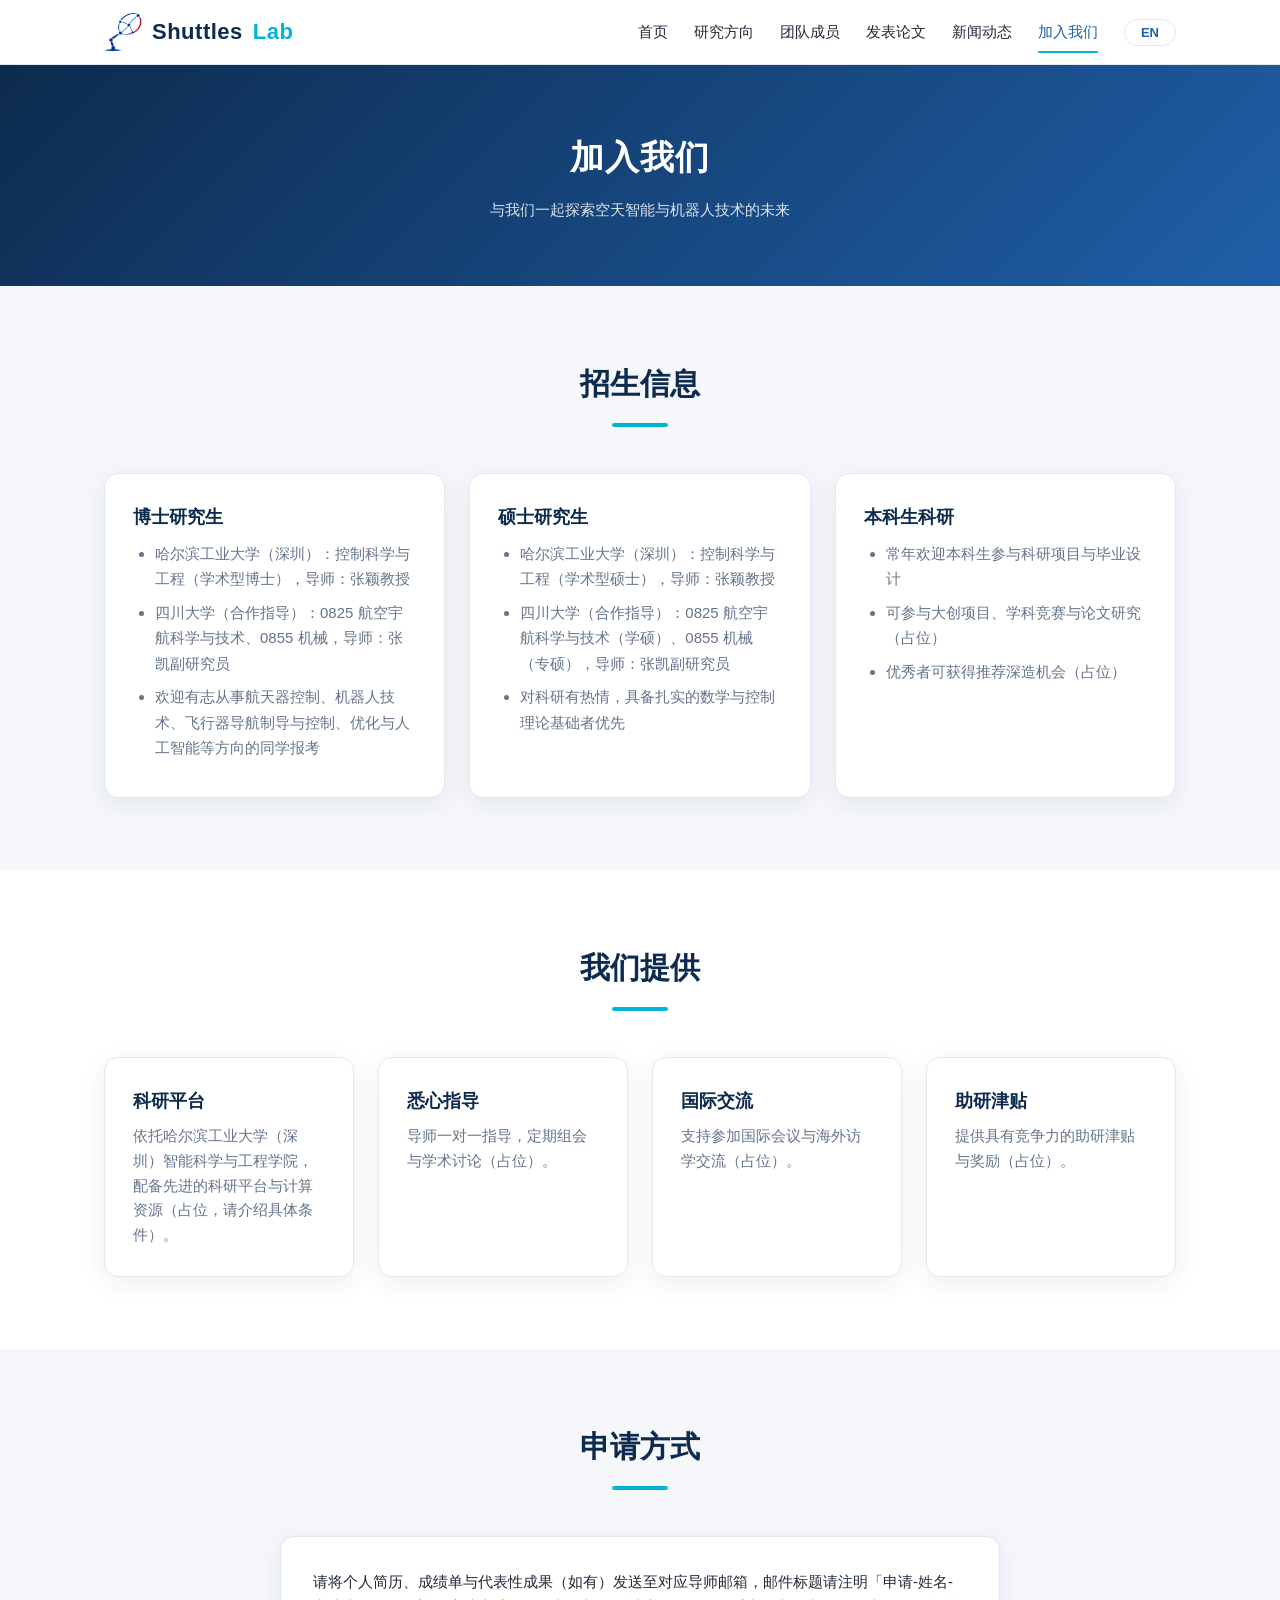
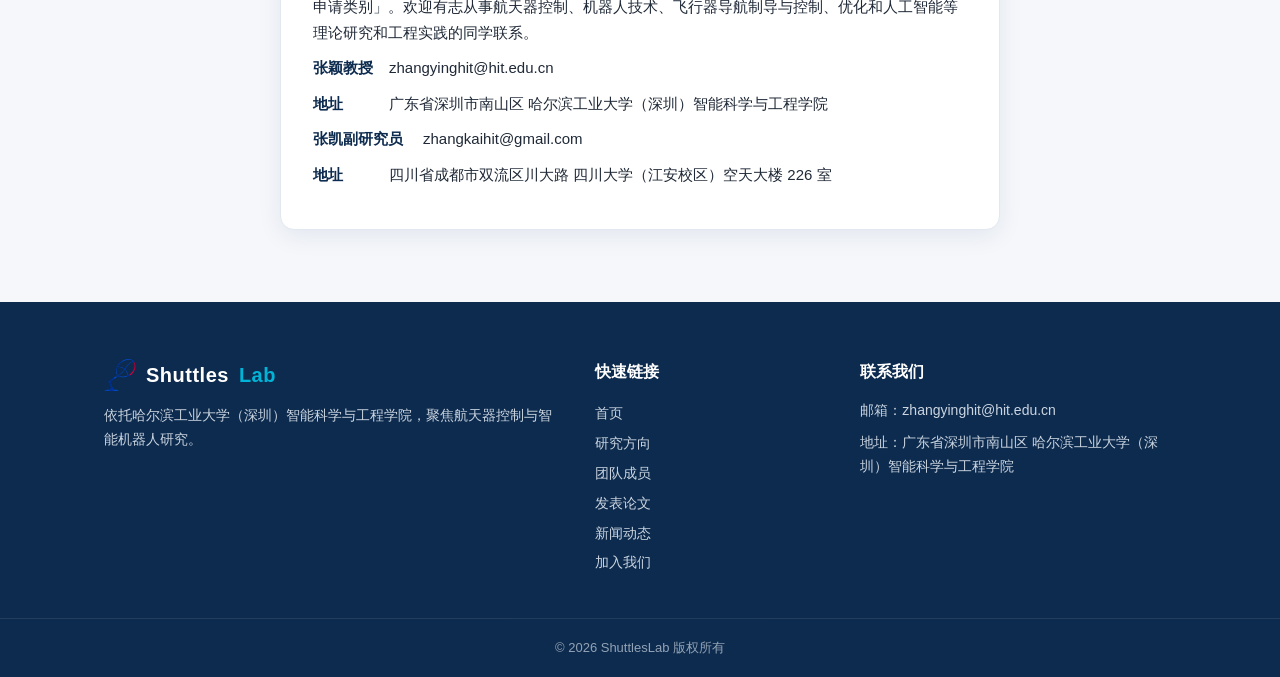
==== join.html @ d0d52b51 "ShuttlesLab lab website" ====
<!DOCTYPE html>
<html lang="zh-CN">
<head>
  <meta charset="UTF-8">
  <meta name="viewport" content="width=device-width, initial-scale=1.0">
  <title data-zh="加入我们 - ShuttlesLab" data-en="Join Us - ShuttlesLab">加入我们 - ShuttlesLab</title>
  <meta name="description" content="ShuttlesLab 实验室招生信息">
  <link rel="icon" type="image/png" href="assets/img/logo-icon.png">
  <link rel="stylesheet" href="assets/css/style.css">
</head>
<body data-page="join">
  <header id="site-header"></header>

  <main>
    <section class="page-hero">
      <div class="container">
        <h1 data-zh="加入我们" data-en="Join Us">加入我们</h1>
        <p data-zh="与我们一起探索空天智能与机器人技术的未来" data-en="Explore the future of intelligent aerospace systems and robotics with us">与我们一起探索空天智能与机器人技术的未来</p>
      </div>
    </section>

    <section class="section">
      <div class="container">
        <div class="section-title">
          <h2 data-zh="招生信息" data-en="Openings">招生信息</h2>
          <div class="bar"></div>
        </div>
        <div class="grid grid-3">
          <div class="card">
            <h3 data-zh="博士研究生" data-en="PhD Students">博士研究生</h3>
            <ul class="req-list">
              <li data-zh="哈尔滨工业大学（深圳）：控制科学与工程（学术型博士），导师：张颖教授" data-en="Harbin Institute of Technology (Shenzhen): Control Science and Engineering (academic PhD), Advisor: Prof. Ying Zhang">哈尔滨工业大学（深圳）：控制科学与工程（学术型博士），导师：张颖教授</li>
              <li data-zh="四川大学（合作指导）：0825 航空宇航科学与技术、0855 机械，导师：张凯副研究员" data-en="Sichuan University (co-advising): 0825 Aeronautical and Astronautical Science and Technology / 0855 Mechanical Engineering, Advisor: Assoc. Prof. Kai Zhang">四川大学（合作指导）：0825 航空宇航科学与技术、0855 机械，导师：张凯副研究员</li>
              <li data-zh="欢迎有志从事航天器控制、机器人技术、飞行器导航制导与控制、优化与人工智能等方向的同学报考" data-en="Students interested in spacecraft control, robotics, GNC of aircraft, optimization and AI are welcome to apply">欢迎有志从事航天器控制、机器人技术、飞行器导航制导与控制、优化与人工智能等方向的同学报考</li>
            </ul>
          </div>
          <div class="card">
            <h3 data-zh="硕士研究生" data-en="Master Students">硕士研究生</h3>
            <ul class="req-list">
              <li data-zh="哈尔滨工业大学（深圳）：控制科学与工程（学术型硕士），导师：张颖教授" data-en="Harbin Institute of Technology (Shenzhen): Control Science and Engineering (academic master), Advisor: Prof. Ying Zhang">哈尔滨工业大学（深圳）：控制科学与工程（学术型硕士），导师：张颖教授</li>
              <li data-zh="四川大学（合作指导）：0825 航空宇航科学与技术（学硕）、0855 机械（专硕），导师：张凯副研究员" data-en="Sichuan University (co-advising): 0825 (academic master) / 0855 (professional master), Advisor: Assoc. Prof. Kai Zhang">四川大学（合作指导）：0825 航空宇航科学与技术（学硕）、0855 机械（专硕），导师：张凯副研究员</li>
              <li data-zh="对科研有热情，具备扎实的数学与控制理论基础者优先" data-en="Passion for research; strong background in math and control theory preferred">对科研有热情，具备扎实的数学与控制理论基础者优先</li>
            </ul>
          </div>
          <div class="card">
            <h3 data-zh="本科生科研" data-en="Undergraduate Research">本科生科研</h3>
            <ul class="req-list">
              <li data-zh="常年欢迎本科生参与科研项目与毕业设计" data-en="Undergraduates welcome for research projects and theses">常年欢迎本科生参与科研项目与毕业设计</li>
              <li data-zh="可参与大创项目、学科竞赛与论文研究（占位）" data-en="Opportunities in innovation programs, competitions and publications (placeholder)">可参与大创项目、学科竞赛与论文研究（占位）</li>
              <li data-zh="优秀者可获得推荐深造机会（占位）" data-en="Outstanding members may get recommendation for further study (placeholder)">优秀者可获得推荐深造机会（占位）</li>
            </ul>
          </div>
        </div>
      </div>
    </section>

    <section class="section alt">
      <div class="container">
        <div class="section-title">
          <h2 data-zh="我们提供" data-en="What We Offer">我们提供</h2>
          <div class="bar"></div>
        </div>
        <div class="grid grid-4">
          <div class="card">
            <h3 data-zh="科研平台" data-en="Research Platform">科研平台</h3>
            <p data-zh="依托哈尔滨工业大学（深圳）智能科学与工程学院，配备先进的科研平台与计算资源（占位，请介绍具体条件）。" data-en="Based at the School of Intelligence Science and Engineering, HIT Shenzhen, with advanced platforms and computing resources (placeholder).">依托哈尔滨工业大学（深圳）智能科学与工程学院，配备先进的科研平台与计算资源（占位，请介绍具体条件）。</p>
          </div>
          <div class="card">
            <h3 data-zh="悉心指导" data-en="Mentorship">悉心指导</h3>
            <p data-zh="导师一对一指导，定期组会与学术讨论（占位）。" data-en="One-on-one mentoring, regular group meetings and discussions (placeholder).">导师一对一指导，定期组会与学术讨论（占位）。</p>
          </div>
          <div class="card">
            <h3 data-zh="国际交流" data-en="International Exchange">国际交流</h3>
            <p data-zh="支持参加国际会议与海外访学交流（占位）。" data-en="Support for international conferences and visiting programs (placeholder).">支持参加国际会议与海外访学交流（占位）。</p>
          </div>
          <div class="card">
            <h3 data-zh="助研津贴" data-en="Stipend">助研津贴</h3>
            <p data-zh="提供具有竞争力的助研津贴与奖励（占位）。" data-en="Competitive research stipends and awards (placeholder).">提供具有竞争力的助研津贴与奖励（占位）。</p>
          </div>
        </div>
      </div>
    </section>

    <section class="section">
      <div class="container">
        <div class="section-title">
          <h2 data-zh="申请方式" data-en="How to Apply">申请方式</h2>
          <div class="bar"></div>
        </div>
        <div class="contact-box">
          <p data-zh="请将个人简历、成绩单与代表性成果（如有）发送至对应导师邮箱，邮件标题请注明「申请-姓名-申请类别」。欢迎有志从事航天器控制、机器人技术、飞行器导航制导与控制、优化和人工智能等理论研究和工程实践的同学联系。" data-en="Please send your CV, transcripts and representative works (if any) to the corresponding advisor, with the subject line: Application-Name-Category. Students interested in spacecraft control, robotics, GNC, optimization and AI are welcome.">请将个人简历、成绩单与代表性成果（如有）发送至对应导师邮箱，邮件标题请注明「申请-姓名-申请类别」。欢迎有志从事航天器控制、机器人技术、飞行器导航制导与控制、优化和人工智能等理论研究和工程实践的同学联系。</p>
          <p><span class="label" data-zh="张颖教授" data-en="Prof. Ying Zhang">张颖教授</span><span>zhangyinghit@hit.edu.cn</span></p>
          <p><span class="label" data-zh="地址" data-en="Address">地址</span><span data-zh="广东省深圳市南山区 哈尔滨工业大学（深圳）智能科学与工程学院" data-en="School of Intelligence Science and Engineering, Harbin Institute of Technology (Shenzhen), Nanshan District, Shenzhen, Guangdong, China">广东省深圳市南山区 哈尔滨工业大学（深圳）智能科学与工程学院</span></p>
          <p><span class="label" data-zh="张凯副研究员" data-en="Assoc. Prof. Kai Zhang" style="min-width: 110px;">张凯副研究员</span><span>zhangkaihit@gmail.com</span></p>
          <p><span class="label" data-zh="地址" data-en="Address">地址</span><span data-zh="四川省成都市双流区川大路 四川大学（江安校区）空天大楼 226 室" data-en="Room 226, Aerospace Building, Sichuan University (Jiang'an Campus), Chengdu, Sichuan, China">四川省成都市双流区川大路 四川大学（江安校区）空天大楼 226 室</span></p>
        </div>
      </div>
    </section>
  </main>

  <footer id="site-footer"></footer>
  <script src="assets/js/main.js"></script>
</body>
</html>
---- assets/css/style.css ----
/* ========== ShuttleLab 全局样式 ========== */
:root {
  --primary: #1f5fa8;
  --primary-dark: #0d2b4e;
  --accent: #00b4d8;
  --bg: #f5f7fb;
  --card: #ffffff;
  --text: #1f2937;
  --muted: #64748b;
  --border: #e2e8f0;
  --radius: 14px;
  --shadow: 0 6px 24px rgba(13, 43, 78, 0.08);
}

* { margin: 0; padding: 0; box-sizing: border-box; }
html { scroll-behavior: smooth; }

body {
  font-family: -apple-system, BlinkMacSystemFont, "PingFang SC", "Hiragino Sans GB",
    "Microsoft YaHei", "Segoe UI", Roboto, Helvetica, Arial, sans-serif;
  color: var(--text);
  background: var(--bg);
  line-height: 1.7;
}

.container { max-width: 1120px; margin: 0 auto; padding: 0 24px; }
a { color: var(--primary); text-decoration: none; }
img { max-width: 100%; }

/* ========== 顶部导航 ========== */
#site-header {
  position: sticky;
  top: 0;
  z-index: 100;
  background: rgba(255, 255, 255, 0.92);
  backdrop-filter: blur(10px);
  -webkit-backdrop-filter: blur(10px);
  border-bottom: 1px solid var(--border);
}
.nav { display: flex; align-items: center; justify-content: space-between; height: 64px; }
.logo {
  font-size: 22px;
  font-weight: 800;
  color: var(--primary-dark);
  letter-spacing: 0.5px;
  display: flex;
  align-items: center;
  gap: 10px;
}
.logo img { height: 38px; width: auto; display: block; }
.logo span { color: var(--accent); }
.nav-links { display: flex; align-items: center; gap: 26px; }
.nav-links a {
  color: var(--text);
  font-size: 15px;
  font-weight: 500;
  position: relative;
  padding: 4px 0;
}
.nav-links a:hover, .nav-links a.active { color: var(--primary); }
.nav-links a.active::after {
  content: "";
  position: absolute;
  left: 0; right: 0; bottom: -4px;
  height: 2px;
  background: var(--accent);
  border-radius: 2px;
}
.lang-toggle {
  border: 1px solid var(--border);
  background: #fff;
  border-radius: 999px;
  padding: 5px 16px;
  cursor: pointer;
  font-size: 13px;
  color: var(--primary);
  font-weight: 700;
  transition: 0.2s;
}
.lang-toggle:hover { background: var(--primary); color: #fff; border-color: var(--primary); }
.nav-toggle {
  display: none;
  border: none;
  background: none;
  font-size: 24px;
  color: var(--primary-dark);
  cursor: pointer;
}

/* ========== 首页 Hero ========== */
.hero {
  background: linear-gradient(135deg, #0d2b4e 0%, #1f5fa8 75%, #0090b0 130%);
  color: #fff;
  padding: 96px 0 76px;
  position: relative;
  overflow: hidden;
}
.hero::after {
  content: "";
  position: absolute;
  right: -120px; top: -120px;
  width: 420px; height: 420px;
  border-radius: 50%;
  background: rgba(0, 180, 216, 0.18);
}
.hero::before {
  content: "";
  position: absolute;
  right: 120px; bottom: -160px;
  width: 300px; height: 300px;
  border-radius: 50%;
  background: rgba(255, 255, 255, 0.06);
}
.hero .container { position: relative; z-index: 1; }
.hero-eyebrow {
  font-size: 14px;
  letter-spacing: 3px;
  text-transform: uppercase;
  opacity: 0.75;
  margin-bottom: 8px;
}
.hero h1 { font-size: clamp(42px, 6vw, 66px); font-weight: 800; letter-spacing: 1px; }
.hero .tagline { font-size: clamp(17px, 2.2vw, 23px); opacity: 0.95; margin: 14px 0 12px; font-weight: 600; }
.hero .lead { max-width: 720px; opacity: 0.85; font-size: 15.5px; }
.btn-row { margin-top: 30px; display: flex; gap: 14px; flex-wrap: wrap; }

.stats { display: flex; gap: 48px; margin-top: 52px; flex-wrap: wrap; }
.stat .num { font-size: 30px; font-weight: 800; }
.stat .label { opacity: 0.8; font-size: 14px; }

/* ========== 按钮 ========== */
.btn {
  display: inline-block;
  padding: 12px 28px;
  border-radius: 999px;
  font-weight: 600;
  font-size: 15px;
  transition: 0.2s;
  border: 2px solid transparent;
  cursor: pointer;
}
.btn-primary { background: #fff; color: var(--primary-dark); }
.btn-primary:hover { transform: translateY(-2px); box-shadow: 0 8px 20px rgba(0, 0, 0, 0.22); }
.btn-outline { border-color: rgba(255, 255, 255, 0.65); color: #fff; }
.btn-outline:hover { background: rgba(255, 255, 255, 0.12); }
.btn-solid { background: var(--primary); color: #fff; }
.btn-solid:hover { background: var(--primary-dark); transform: translateY(-2px); }

/* ========== 通用 Section ========== */
.section { padding: 72px 0; }
.section.alt { background: #fff; }
.section-title { text-align: center; margin-bottom: 46px; }
.section-title h2 { font-size: 30px; color: var(--primary-dark); }
.section-title .sub { color: var(--muted); margin-top: 8px; font-size: 15px; }
.section-title .bar { width: 56px; height: 4px; background: var(--accent); margin: 14px auto 0; border-radius: 2px; }
.center-more { text-align: center; margin-top: 40px; }

.about-grid {
  display: grid;
  grid-template-columns: 1fr 300px;
  gap: 48px;
  align-items: center;
  max-width: 960px;
  margin: 0 auto;
}
.about-grid p { margin-bottom: 16px; color: #374151; font-size: 15.5px; }
.about-logo { text-align: center; }
.about-logo img {
  max-width: 280px;
  width: 100%;
  filter: drop-shadow(0 10px 24px rgba(13, 43, 78, 0.12));
}

/* ========== 卡片栅格 ========== */
.grid { display: grid; gap: 24px; }
.grid-2 { grid-template-columns: repeat(2, 1fr); }
.grid-3 { grid-template-columns: repeat(3, 1fr); }
.grid-4 { grid-template-columns: repeat(4, 1fr); }

.card {
  background: var(--card);
  border-radius: var(--radius);
  padding: 28px;
  box-shadow: var(--shadow);
  border: 1px solid var(--border);
  transition: 0.25s;
}
.card:hover { transform: translateY(-4px); box-shadow: 0 12px 32px rgba(13, 43, 78, 0.14); }
.card .icon {
  width: 52px; height: 52px;
  border-radius: 12px;
  display: flex; align-items: center; justify-content: center;
  background: linear-gradient(135deg, var(--primary), var(--accent));
  color: #fff;
  margin-bottom: 16px;
}
.card h3 { font-size: 18px; color: var(--primary-dark); margin-bottom: 8px; }
.card p { font-size: 14.5px; color: var(--muted); }
.card .more { display: inline-block; margin-top: 12px; font-size: 13.5px; font-weight: 600; }

/* ========== 子页面页头 ========== */
.page-hero {
  background: linear-gradient(135deg, var(--primary-dark), var(--primary));
  color: #fff;
  padding: 64px 0;
  text-align: center;
}
.page-hero h1 { font-size: 34px; letter-spacing: 1px; }
.page-hero p { opacity: 0.85; margin-top: 10px; font-size: 15px; }

/* ========== 研究方向页 ========== */
.research-block {
  display: grid;
  grid-template-columns: 200px 1fr;
  gap: 30px;
  background: #fff;
  border: 1px solid var(--border);
  border-radius: var(--radius);
  padding: 30px;
  margin-bottom: 26px;
  box-shadow: var(--shadow);
}
.rb-icon {
  border-radius: 10px;
  background: linear-gradient(135deg, var(--primary), var(--accent));
  color: #fff;
  display: flex;
  align-items: center;
  justify-content: center;
  min-height: 160px;
}
.research-block h3 { color: var(--primary-dark); font-size: 20px; margin-bottom: 10px; }
.research-block p { color: var(--muted); font-size: 15px; margin-bottom: 10px; }
.tag {
  display: inline-block;
  background: #e0f2fe;
  color: var(--primary);
  font-size: 12.5px;
  font-weight: 600;
  padding: 3px 12px;
  border-radius: 999px;
  margin: 0 6px 6px 0;
}

.project-list { list-style: none; }
.project-list li {
  background: #fff;
  border: 1px solid var(--border);
  border-left: 4px solid var(--accent);
  border-radius: 10px;
  padding: 16px 22px;
  margin-bottom: 14px;
}
.project-list .p-title { font-weight: 600; color: var(--primary-dark); }
.project-list .p-meta { font-size: 13.5px; color: var(--muted); margin-top: 4px; }

/* ========== 团队成员页 ========== */
.pi-card {
  display: flex;
  gap: 32px;
  align-items: center;
  background: #fff;
  border: 1px solid var(--border);
  border-radius: var(--radius);
  box-shadow: var(--shadow);
  padding: 36px;
  max-width: 860px;
  margin: 0 auto;
}
.avatar {
  width: 84px; height: 84px;
  border-radius: 50%;
  display: flex; align-items: center; justify-content: center;
  font-size: 28px; font-weight: 700;
  color: #fff;
  background: linear-gradient(135deg, var(--primary), var(--accent));
  flex-shrink: 0;
}
.avatar.big { width: 128px; height: 128px; font-size: 42px; }
.avatar.photo { object-fit: cover; object-position: center 20%; }
.pi-card .name { font-size: 22px; font-weight: 700; color: var(--primary-dark); }
.pi-card .role { color: var(--accent); font-weight: 600; margin: 4px 0 10px; }
.pi-card .info { color: var(--muted); font-size: 14.5px; }

.people-grid { display: grid; grid-template-columns: repeat(auto-fill, minmax(200px, 1fr)); gap: 22px; }
.person {
  text-align: center;
  padding: 28px 16px;
  background: #fff;
  border-radius: var(--radius);
  border: 1px solid var(--border);
  box-shadow: var(--shadow);
  transition: 0.25s;
}
.person:hover { transform: translateY(-4px); }
.person .name { font-weight: 700; color: var(--primary-dark); font-size: 16px; }
.person .role { font-size: 13px; color: var(--accent); font-weight: 600; margin: 2px 0 8px; }
.person .info { font-size: 13px; color: var(--muted); }
.sub-heading {
  font-size: 20px;
  color: var(--primary-dark);
  border-left: 4px solid var(--accent);
  padding-left: 14px;
  margin: 48px 0 22px;
}

.alumni-list { list-style: none; max-width: 860px; margin: 0 auto; }
.alumni-list li {
  background: #fff;
  border: 1px solid var(--border);
  border-radius: 10px;
  padding: 14px 22px;
  margin-bottom: 12px;
  font-size: 15px;
  display: flex;
  justify-content: space-between;
  gap: 16px;
  flex-wrap: wrap;
}
.alumni-list .a-name { font-weight: 600; color: var(--primary-dark); }
.alumni-list .a-dest { color: var(--muted); font-size: 14px; }

/* ========== 发表论文页 ========== */
.pub-year {
  font-size: 22px;
  color: var(--primary-dark);
  border-left: 4px solid var(--accent);
  padding-left: 14px;
  margin: 40px 0 18px;
}
.pub-entry {
  background: #fff;
  border: 1px solid var(--border);
  border-radius: 12px;
  padding: 18px 24px;
  margin-bottom: 14px;
}
.pub-entry .title { font-weight: 600; font-size: 15.5px; }
.pub-entry .authors { color: var(--muted); font-size: 14px; margin-top: 4px; }
.pub-entry .venue { font-style: italic; color: var(--primary); font-size: 14px; margin-top: 2px; }
.pub-links { margin-top: 10px; }
.pub-links a {
  font-size: 12.5px;
  font-weight: 600;
  border: 1px solid var(--border);
  border-radius: 999px;
  padding: 3px 12px;
  margin-right: 8px;
  color: var(--primary);
}
.pub-links a:hover { background: var(--primary); color: #fff; border-color: var(--primary); }
.page-note { text-align: center; color: var(--muted); font-size: 14px; margin-bottom: 8px; }

/* ========== 新闻页 ========== */
.news-item {
  display: flex;
  gap: 22px;
  padding: 24px 0;
  border-bottom: 1px solid var(--border);
  align-items: flex-start;
}
.news-item:last-child { border-bottom: none; }
.date-badge {
  min-width: 88px;
  text-align: center;
  background: linear-gradient(135deg, var(--primary), var(--accent));
  color: #fff;
  border-radius: 12px;
  padding: 12px 8px;
  flex-shrink: 0;
}
.date-badge .d { font-size: 22px; font-weight: 800; display: block; line-height: 1.2; }
.date-badge .ym { font-size: 12px; opacity: 0.9; }
.news-body h3 { font-size: 17px; color: var(--primary-dark); margin-bottom: 6px; }
.news-body p { font-size: 14.5px; color: var(--muted); }

/* ========== 加入我们页 ========== */
.req-list { padding-left: 22px; }
.req-list li { margin-bottom: 8px; color: var(--muted); font-size: 15px; }
.contact-box {
  background: #fff;
  border: 1px solid var(--border);
  border-radius: var(--radius);
  box-shadow: var(--shadow);
  padding: 32px;
  max-width: 720px;
  margin: 0 auto;
}
.contact-box p { margin-bottom: 10px; font-size: 15px; }
.contact-box .label { font-weight: 700; color: var(--primary-dark); display: inline-block; min-width: 76px; }

/* ========== CTA 横幅 ========== */
.cta {
  background: linear-gradient(135deg, var(--primary-dark), var(--primary));
  color: #fff;
  border-radius: var(--radius);
  padding: 52px 40px;
  text-align: center;
}
.cta h2 { font-size: 26px; margin-bottom: 10px; }
.cta p { opacity: 0.85; margin-bottom: 24px; }

/* ========== 页脚 ========== */
#site-footer { background: var(--primary-dark); color: #cbd5e1; padding: 56px 0 0; }
.footer-grid { display: grid; grid-template-columns: 2fr 1fr 1.4fr; gap: 40px; padding-bottom: 40px; }
#site-footer h4 { color: #fff; margin-bottom: 14px; font-size: 16px; }
#site-footer a { color: #cbd5e1; display: block; padding: 3px 0; font-size: 14px; }
#site-footer a:hover { color: var(--accent); }
#site-footer p { font-size: 14px; margin-bottom: 8px; }
.footer-logo { color: #fff !important; margin-bottom: 12px; display: inline-flex; font-size: 20px; }
.footer-logo img { height: 32px; }
.footer-bottom {
  border-top: 1px solid rgba(255, 255, 255, 0.12);
  padding: 18px 0;
  text-align: center;
  font-size: 13px;
  opacity: 0.7;
}

/* ========== 响应式 ========== */
@media (max-width: 960px) {
  .grid-4 { grid-template-columns: repeat(2, 1fr); }
  .grid-3 { grid-template-columns: repeat(2, 1fr); }
  .footer-grid { grid-template-columns: 1fr 1fr; }
  .pi-card { flex-direction: column; text-align: center; }
  .research-block { grid-template-columns: 1fr; }
  .rb-icon { min-height: 120px; }
  .about-grid { grid-template-columns: 1fr; gap: 28px; }
  .about-logo img { max-width: 220px; }
}

@media (max-width: 640px) {
  .nav-toggle { display: block; }
  .nav-links {
    display: none;
    position: absolute;
    top: 64px; left: 0; right: 0;
    background: #fff;
    flex-direction: column;
    align-items: flex-start;
    padding: 18px 24px;
    border-bottom: 1px solid var(--border);
    gap: 14px;
  }
  .nav-links.open { display: flex; }
  .grid-4, .grid-3, .grid-2 { grid-template-columns: 1fr; }
  .footer-grid { grid-template-columns: 1fr; }
  .hero { padding: 64px 0 56px; }
  .stats { gap: 28px; }
  .section { padding: 52px 0; }
  .news-item { flex-direction: column; gap: 12px; }
  .date-badge { width: fit-content; padding: 8px 14px; }
}
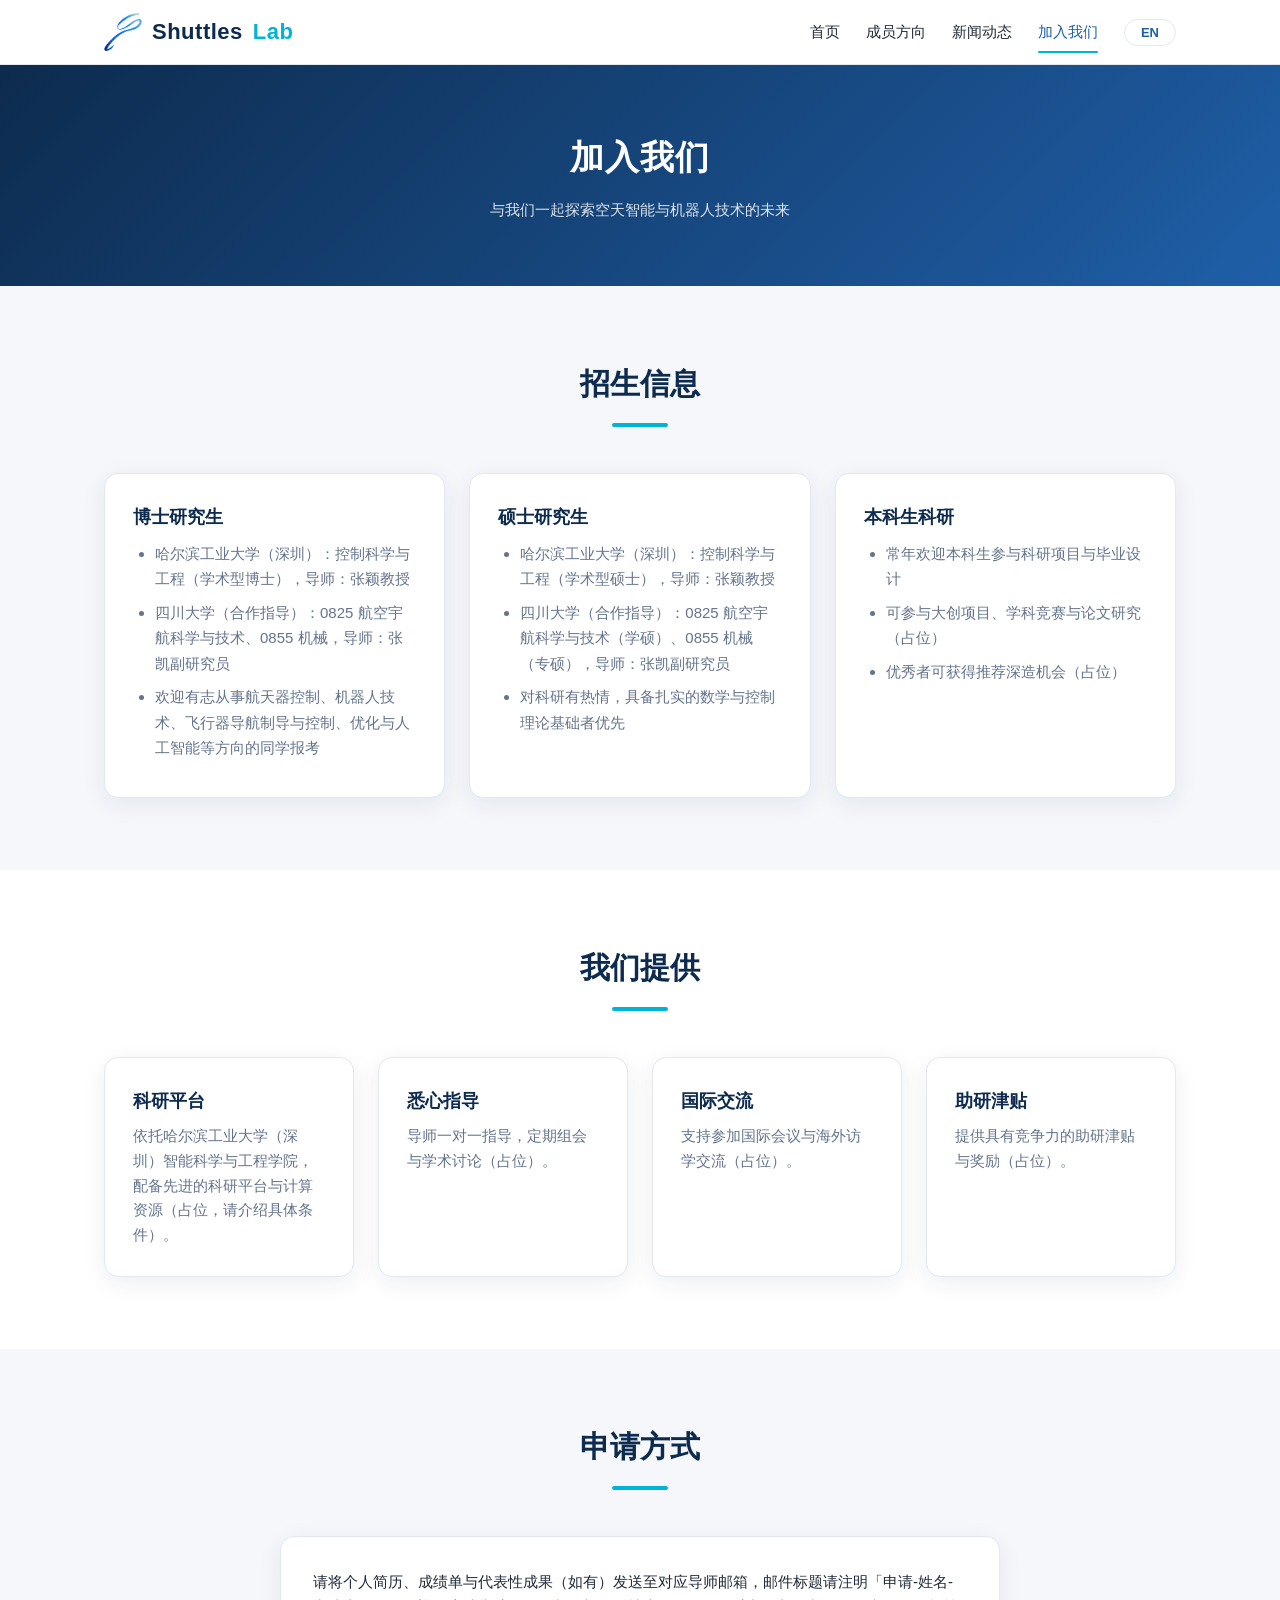
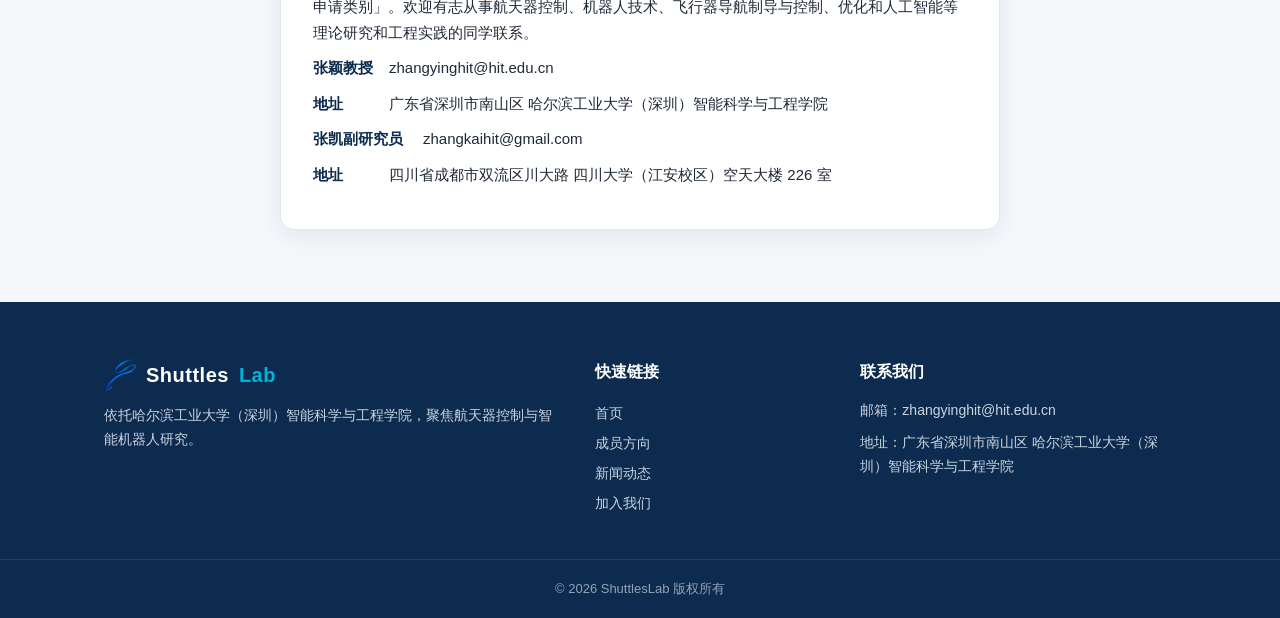
==== commit 70019f63: "Bust favicon cache with version query" ====
--- a/join.html
+++ b/join.html
@@ -5,7 +5,7 @@
   <meta name="viewport" content="width=device-width, initial-scale=1.0">
   <title data-zh="加入我们 - ShuttlesLab" data-en="Join Us - ShuttlesLab">加入我们 - ShuttlesLab</title>
   <meta name="description" content="ShuttlesLab 实验室招生信息">
-  <link rel="icon" type="image/png" href="assets/img/logo-icon.png">
+  <link rel="icon" type="image/png" href="assets/img/logo-icon.png?v=2">
   <link rel="stylesheet" href="assets/css/style.css">
 </head>
 <body data-page="join">
--- a/assets/css/style.css
+++ b/assets/css/style.css
@@ -208,17 +208,20 @@
 .page-hero h1 { font-size: 34px; letter-spacing: 1px; }
 .page-hero p { opacity: 0.85; margin-top: 10px; font-size: 15px; }
 
-/* ========== 研究方向页 ========== */
-.research-block {
-  display: grid;
-  grid-template-columns: 200px 1fr;
-  gap: 30px;
+/* ========== 成员方向页 ========== */
+.direction-card {
   background: #fff;
   border: 1px solid var(--border);
   border-radius: var(--radius);
   padding: 30px;
-  margin-bottom: 26px;
+  margin-bottom: 30px;
   box-shadow: var(--shadow);
+}
+.dc-head {
+  display: flex;
+  gap: 22px;
+  align-items: center;
+  margin-bottom: 24px;
 }
 .rb-icon {
   border-radius: 10px;
@@ -227,32 +230,18 @@
   display: flex;
   align-items: center;
   justify-content: center;
-  min-height: 160px;
-}
-.research-block h3 { color: var(--primary-dark); font-size: 20px; margin-bottom: 10px; }
-.research-block p { color: var(--muted); font-size: 15px; margin-bottom: 10px; }
-.tag {
-  display: inline-block;
-  background: #e0f2fe;
-  color: var(--primary);
-  font-size: 12.5px;
-  font-weight: 600;
-  padding: 3px 12px;
-  border-radius: 999px;
-  margin: 0 6px 6px 0;
-}
-
-.project-list { list-style: none; }
-.project-list li {
-  background: #fff;
-  border: 1px solid var(--border);
-  border-left: 4px solid var(--accent);
-  border-radius: 10px;
-  padding: 16px 22px;
-  margin-bottom: 14px;
-}
-.project-list .p-title { font-weight: 600; color: var(--primary-dark); }
-.project-list .p-meta { font-size: 13.5px; color: var(--muted); margin-top: 4px; }
+  width: 76px;
+  height: 76px;
+  flex-shrink: 0;
+}
+.direction-card h3 { color: var(--primary-dark); font-size: 20px; margin-bottom: 8px; }
+.direction-card .dc-head p { color: var(--muted); font-size: 15px; }
+.direction-card .people-grid { grid-template-columns: repeat(auto-fill, minmax(180px, 1fr)); gap: 16px; }
+.direction-card .person {
+  background: var(--bg-soft, #f8fafc);
+  box-shadow: none;
+  padding: 22px 12px;
+}
 
 /* ========== 团队成员页 ========== */
 .pi-card {
@@ -278,6 +267,8 @@
 }
 .avatar.big { width: 128px; height: 128px; font-size: 42px; }
 .avatar.photo { object-fit: cover; object-position: center 20%; }
+img.avatar { display: block; margin: 0 auto; }
+.pi-card img.avatar { margin: 0; }
 .pi-card .name { font-size: 22px; font-weight: 700; color: var(--primary-dark); }
 .pi-card .role { color: var(--accent); font-weight: 600; margin: 4px 0 10px; }
 .pi-card .info { color: var(--muted); font-size: 14.5px; }
@@ -369,7 +360,7 @@
   padding: 12px 8px;
   flex-shrink: 0;
 }
-.date-badge .d { font-size: 22px; font-weight: 800; display: block; line-height: 1.2; }
+.date-badge .d { font-size: 17px; font-weight: 800; display: block; line-height: 1.2; white-space: nowrap; }
 .date-badge .ym { font-size: 12px; opacity: 0.9; }
 .news-body h3 { font-size: 17px; color: var(--primary-dark); margin-bottom: 6px; }
 .news-body p { font-size: 14.5px; color: var(--muted); }
@@ -423,8 +414,7 @@
   .grid-3 { grid-template-columns: repeat(2, 1fr); }
   .footer-grid { grid-template-columns: 1fr 1fr; }
   .pi-card { flex-direction: column; text-align: center; }
-  .research-block { grid-template-columns: 1fr; }
-  .rb-icon { min-height: 120px; }
+  .dc-head { flex-direction: column; }
   .about-grid { grid-template-columns: 1fr; gap: 28px; }
   .about-logo img { max-width: 220px; }
 }
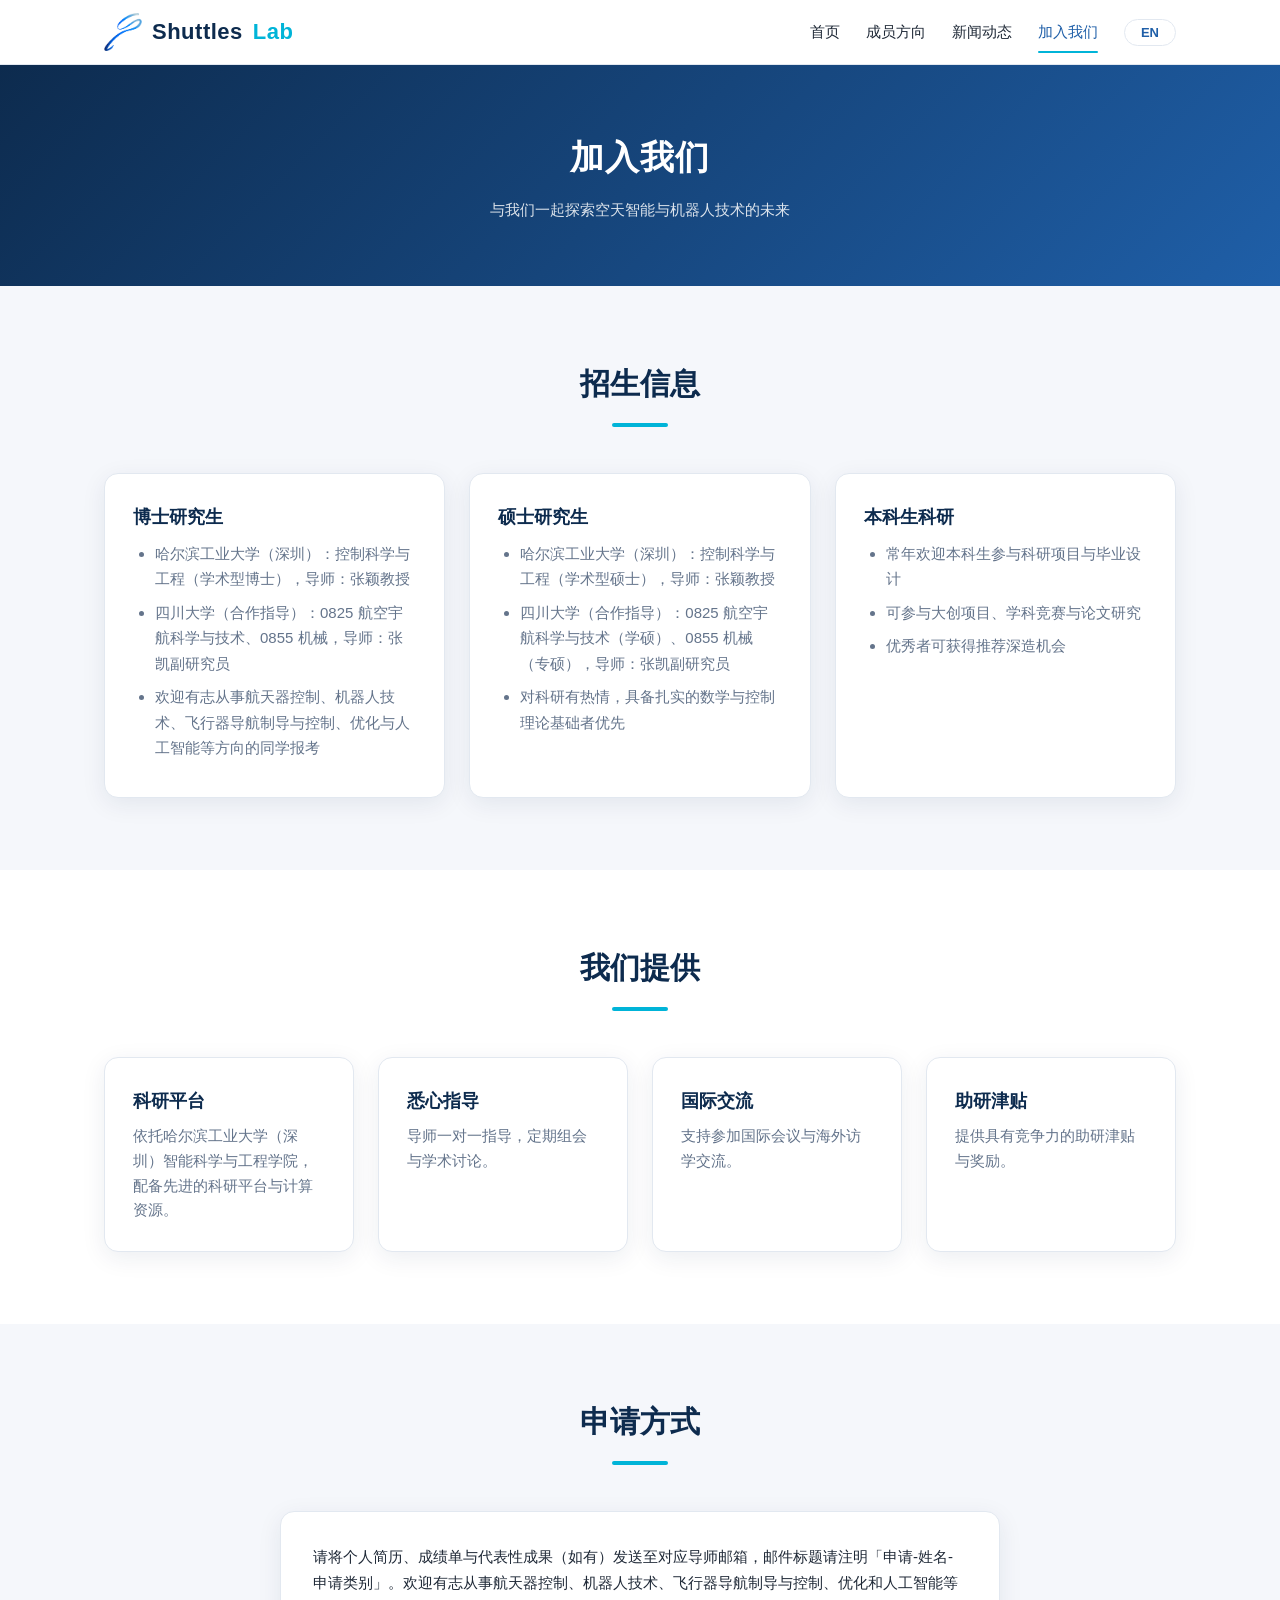
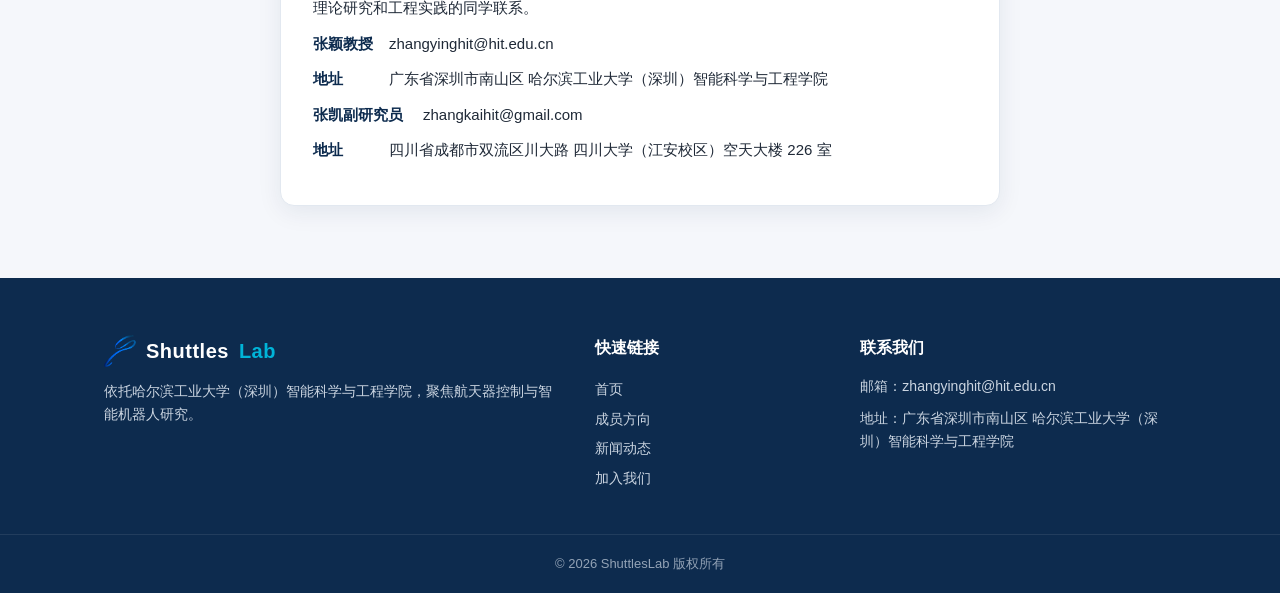
==== commit aa9d71fb: "Clean up placeholder text" ====
--- a/join.html
+++ b/join.html
@@ -46,8 +46,8 @@
             <h3 data-zh="本科生科研" data-en="Undergraduate Research">本科生科研</h3>
             <ul class="req-list">
               <li data-zh="常年欢迎本科生参与科研项目与毕业设计" data-en="Undergraduates welcome for research projects and theses">常年欢迎本科生参与科研项目与毕业设计</li>
-              <li data-zh="可参与大创项目、学科竞赛与论文研究（占位）" data-en="Opportunities in innovation programs, competitions and publications (placeholder)">可参与大创项目、学科竞赛与论文研究（占位）</li>
-              <li data-zh="优秀者可获得推荐深造机会（占位）" data-en="Outstanding members may get recommendation for further study (placeholder)">优秀者可获得推荐深造机会（占位）</li>
+              <li data-zh="可参与大创项目、学科竞赛与论文研究" data-en="Opportunities in innovation programs, competitions and publications">可参与大创项目、学科竞赛与论文研究</li>
+              <li data-zh="优秀者可获得推荐深造机会" data-en="Outstanding members may get recommendation for further study">优秀者可获得推荐深造机会</li>
             </ul>
           </div>
         </div>
@@ -63,19 +63,19 @@
         <div class="grid grid-4">
           <div class="card">
             <h3 data-zh="科研平台" data-en="Research Platform">科研平台</h3>
-            <p data-zh="依托哈尔滨工业大学（深圳）智能科学与工程学院，配备先进的科研平台与计算资源（占位，请介绍具体条件）。" data-en="Based at the School of Intelligence Science and Engineering, HIT Shenzhen, with advanced platforms and computing resources (placeholder).">依托哈尔滨工业大学（深圳）智能科学与工程学院，配备先进的科研平台与计算资源（占位，请介绍具体条件）。</p>
+            <p data-zh="依托哈尔滨工业大学（深圳）智能科学与工程学院，配备先进的科研平台与计算资源。" data-en="Based at the School of Intelligence Science and Engineering, HIT Shenzhen, with advanced platforms and computing resources.">依托哈尔滨工业大学（深圳）智能科学与工程学院，配备先进的科研平台与计算资源。</p>
           </div>
           <div class="card">
             <h3 data-zh="悉心指导" data-en="Mentorship">悉心指导</h3>
-            <p data-zh="导师一对一指导，定期组会与学术讨论（占位）。" data-en="One-on-one mentoring, regular group meetings and discussions (placeholder).">导师一对一指导，定期组会与学术讨论（占位）。</p>
+            <p data-zh="导师一对一指导，定期组会与学术讨论。" data-en="One-on-one mentoring, regular group meetings and discussions.">导师一对一指导，定期组会与学术讨论。</p>
           </div>
           <div class="card">
             <h3 data-zh="国际交流" data-en="International Exchange">国际交流</h3>
-            <p data-zh="支持参加国际会议与海外访学交流（占位）。" data-en="Support for international conferences and visiting programs (placeholder).">支持参加国际会议与海外访学交流（占位）。</p>
+            <p data-zh="支持参加国际会议与海外访学交流。" data-en="Support for international conferences and visiting programs.">支持参加国际会议与海外访学交流。</p>
           </div>
           <div class="card">
             <h3 data-zh="助研津贴" data-en="Stipend">助研津贴</h3>
-            <p data-zh="提供具有竞争力的助研津贴与奖励（占位）。" data-en="Competitive research stipends and awards (placeholder).">提供具有竞争力的助研津贴与奖励（占位）。</p>
+            <p data-zh="提供具有竞争力的助研津贴与奖励。" data-en="Competitive research stipends and awards.">提供具有竞争力的助研津贴与奖励。</p>
           </div>
         </div>
       </div>
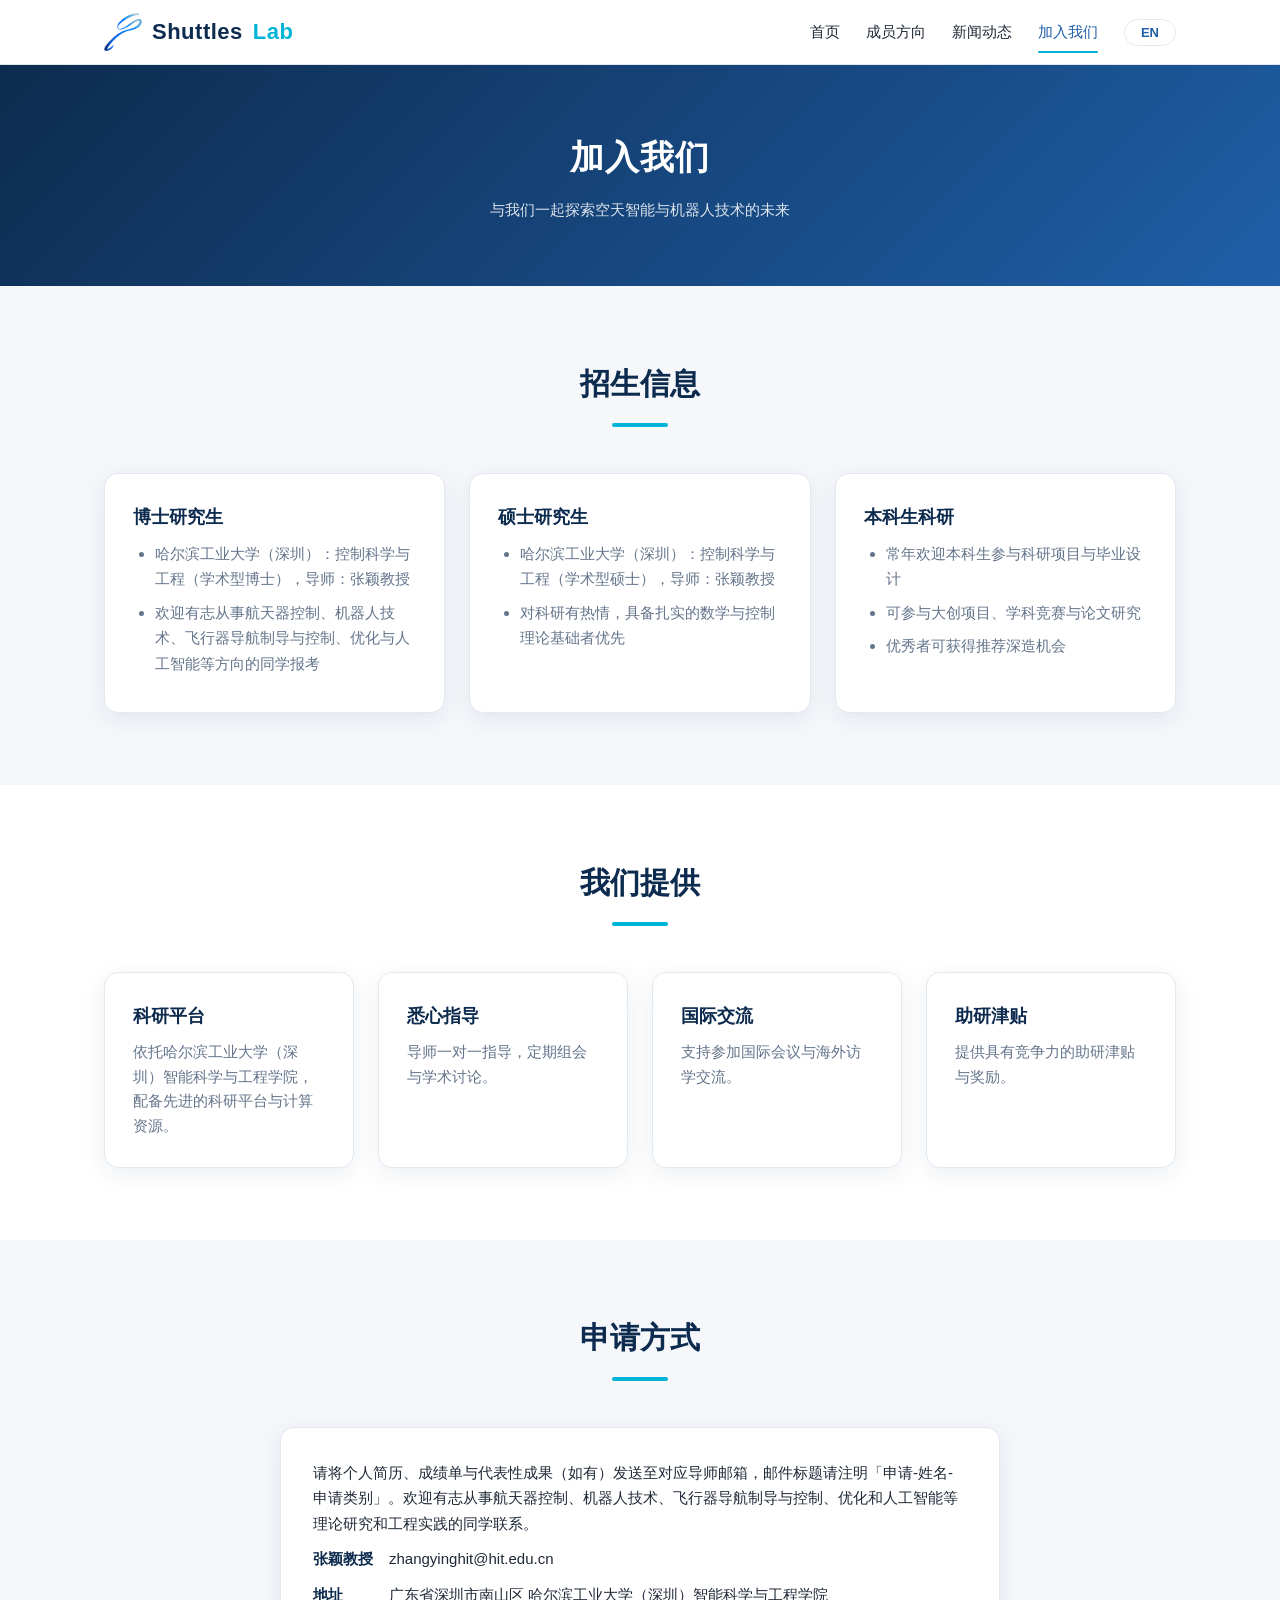
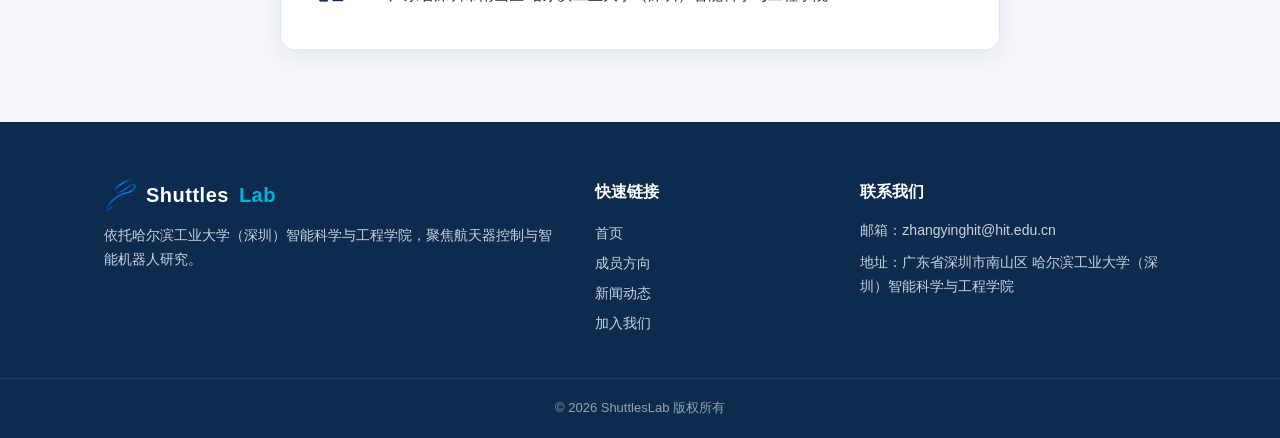
==== commit 61c55d6d: "Remove co-advisor content" ====
--- a/join.html
+++ b/join.html
@@ -5,7 +5,7 @@
   <meta name="viewport" content="width=device-width, initial-scale=1.0">
   <title data-zh="加入我们 - ShuttlesLab" data-en="Join Us - ShuttlesLab">加入我们 - ShuttlesLab</title>
   <meta name="description" content="ShuttlesLab 实验室招生信息">
-  <link rel="icon" type="image/png" href="assets/img/logo-icon.png?v=2">
+  <link rel="icon" type="image/png" href="assets/img/logo-icon.png?v=3">
   <link rel="stylesheet" href="assets/css/style.css">
 </head>
 <body data-page="join">
@@ -30,7 +30,6 @@
             <h3 data-zh="博士研究生" data-en="PhD Students">博士研究生</h3>
             <ul class="req-list">
               <li data-zh="哈尔滨工业大学（深圳）：控制科学与工程（学术型博士），导师：张颖教授" data-en="Harbin Institute of Technology (Shenzhen): Control Science and Engineering (academic PhD), Advisor: Prof. Ying Zhang">哈尔滨工业大学（深圳）：控制科学与工程（学术型博士），导师：张颖教授</li>
-              <li data-zh="四川大学（合作指导）：0825 航空宇航科学与技术、0855 机械，导师：张凯副研究员" data-en="Sichuan University (co-advising): 0825 Aeronautical and Astronautical Science and Technology / 0855 Mechanical Engineering, Advisor: Assoc. Prof. Kai Zhang">四川大学（合作指导）：0825 航空宇航科学与技术、0855 机械，导师：张凯副研究员</li>
               <li data-zh="欢迎有志从事航天器控制、机器人技术、飞行器导航制导与控制、优化与人工智能等方向的同学报考" data-en="Students interested in spacecraft control, robotics, GNC of aircraft, optimization and AI are welcome to apply">欢迎有志从事航天器控制、机器人技术、飞行器导航制导与控制、优化与人工智能等方向的同学报考</li>
             </ul>
           </div>
@@ -38,7 +37,6 @@
             <h3 data-zh="硕士研究生" data-en="Master Students">硕士研究生</h3>
             <ul class="req-list">
               <li data-zh="哈尔滨工业大学（深圳）：控制科学与工程（学术型硕士），导师：张颖教授" data-en="Harbin Institute of Technology (Shenzhen): Control Science and Engineering (academic master), Advisor: Prof. Ying Zhang">哈尔滨工业大学（深圳）：控制科学与工程（学术型硕士），导师：张颖教授</li>
-              <li data-zh="四川大学（合作指导）：0825 航空宇航科学与技术（学硕）、0855 机械（专硕），导师：张凯副研究员" data-en="Sichuan University (co-advising): 0825 (academic master) / 0855 (professional master), Advisor: Assoc. Prof. Kai Zhang">四川大学（合作指导）：0825 航空宇航科学与技术（学硕）、0855 机械（专硕），导师：张凯副研究员</li>
               <li data-zh="对科研有热情，具备扎实的数学与控制理论基础者优先" data-en="Passion for research; strong background in math and control theory preferred">对科研有热情，具备扎实的数学与控制理论基础者优先</li>
             </ul>
           </div>
@@ -91,8 +89,6 @@
           <p data-zh="请将个人简历、成绩单与代表性成果（如有）发送至对应导师邮箱，邮件标题请注明「申请-姓名-申请类别」。欢迎有志从事航天器控制、机器人技术、飞行器导航制导与控制、优化和人工智能等理论研究和工程实践的同学联系。" data-en="Please send your CV, transcripts and representative works (if any) to the corresponding advisor, with the subject line: Application-Name-Category. Students interested in spacecraft control, robotics, GNC, optimization and AI are welcome.">请将个人简历、成绩单与代表性成果（如有）发送至对应导师邮箱，邮件标题请注明「申请-姓名-申请类别」。欢迎有志从事航天器控制、机器人技术、飞行器导航制导与控制、优化和人工智能等理论研究和工程实践的同学联系。</p>
           <p><span class="label" data-zh="张颖教授" data-en="Prof. Ying Zhang">张颖教授</span><span>zhangyinghit@hit.edu.cn</span></p>
           <p><span class="label" data-zh="地址" data-en="Address">地址</span><span data-zh="广东省深圳市南山区 哈尔滨工业大学（深圳）智能科学与工程学院" data-en="School of Intelligence Science and Engineering, Harbin Institute of Technology (Shenzhen), Nanshan District, Shenzhen, Guangdong, China">广东省深圳市南山区 哈尔滨工业大学（深圳）智能科学与工程学院</span></p>
-          <p><span class="label" data-zh="张凯副研究员" data-en="Assoc. Prof. Kai Zhang" style="min-width: 110px;">张凯副研究员</span><span>zhangkaihit@gmail.com</span></p>
-          <p><span class="label" data-zh="地址" data-en="Address">地址</span><span data-zh="四川省成都市双流区川大路 四川大学（江安校区）空天大楼 226 室" data-en="Room 226, Aerospace Building, Sichuan University (Jiang'an Campus), Chengdu, Sichuan, China">四川省成都市双流区川大路 四川大学（江安校区）空天大楼 226 室</span></p>
         </div>
       </div>
     </section>
--- a/assets/css/style.css
+++ b/assets/css/style.css
@@ -300,15 +300,22 @@
   background: #fff;
   border: 1px solid var(--border);
   border-radius: 10px;
-  padding: 14px 22px;
+  padding: 12px 22px;
   margin-bottom: 12px;
   font-size: 15px;
   display: flex;
-  justify-content: space-between;
+  align-items: center;
   gap: 16px;
   flex-wrap: wrap;
 }
-.alumni-list .a-name { font-weight: 600; color: var(--primary-dark); }
+.alumni-list .a-avatar {
+  width: 26px;
+  height: 26px;
+  border-radius: 50%;
+  object-fit: cover;
+  flex-shrink: 0;
+}
+.alumni-list .a-name { margin-right: auto; font-weight: 600; color: var(--primary-dark); }
 .alumni-list .a-dest { color: var(--muted); font-size: 14px; }
 
 /* ========== 发表论文页 ========== */
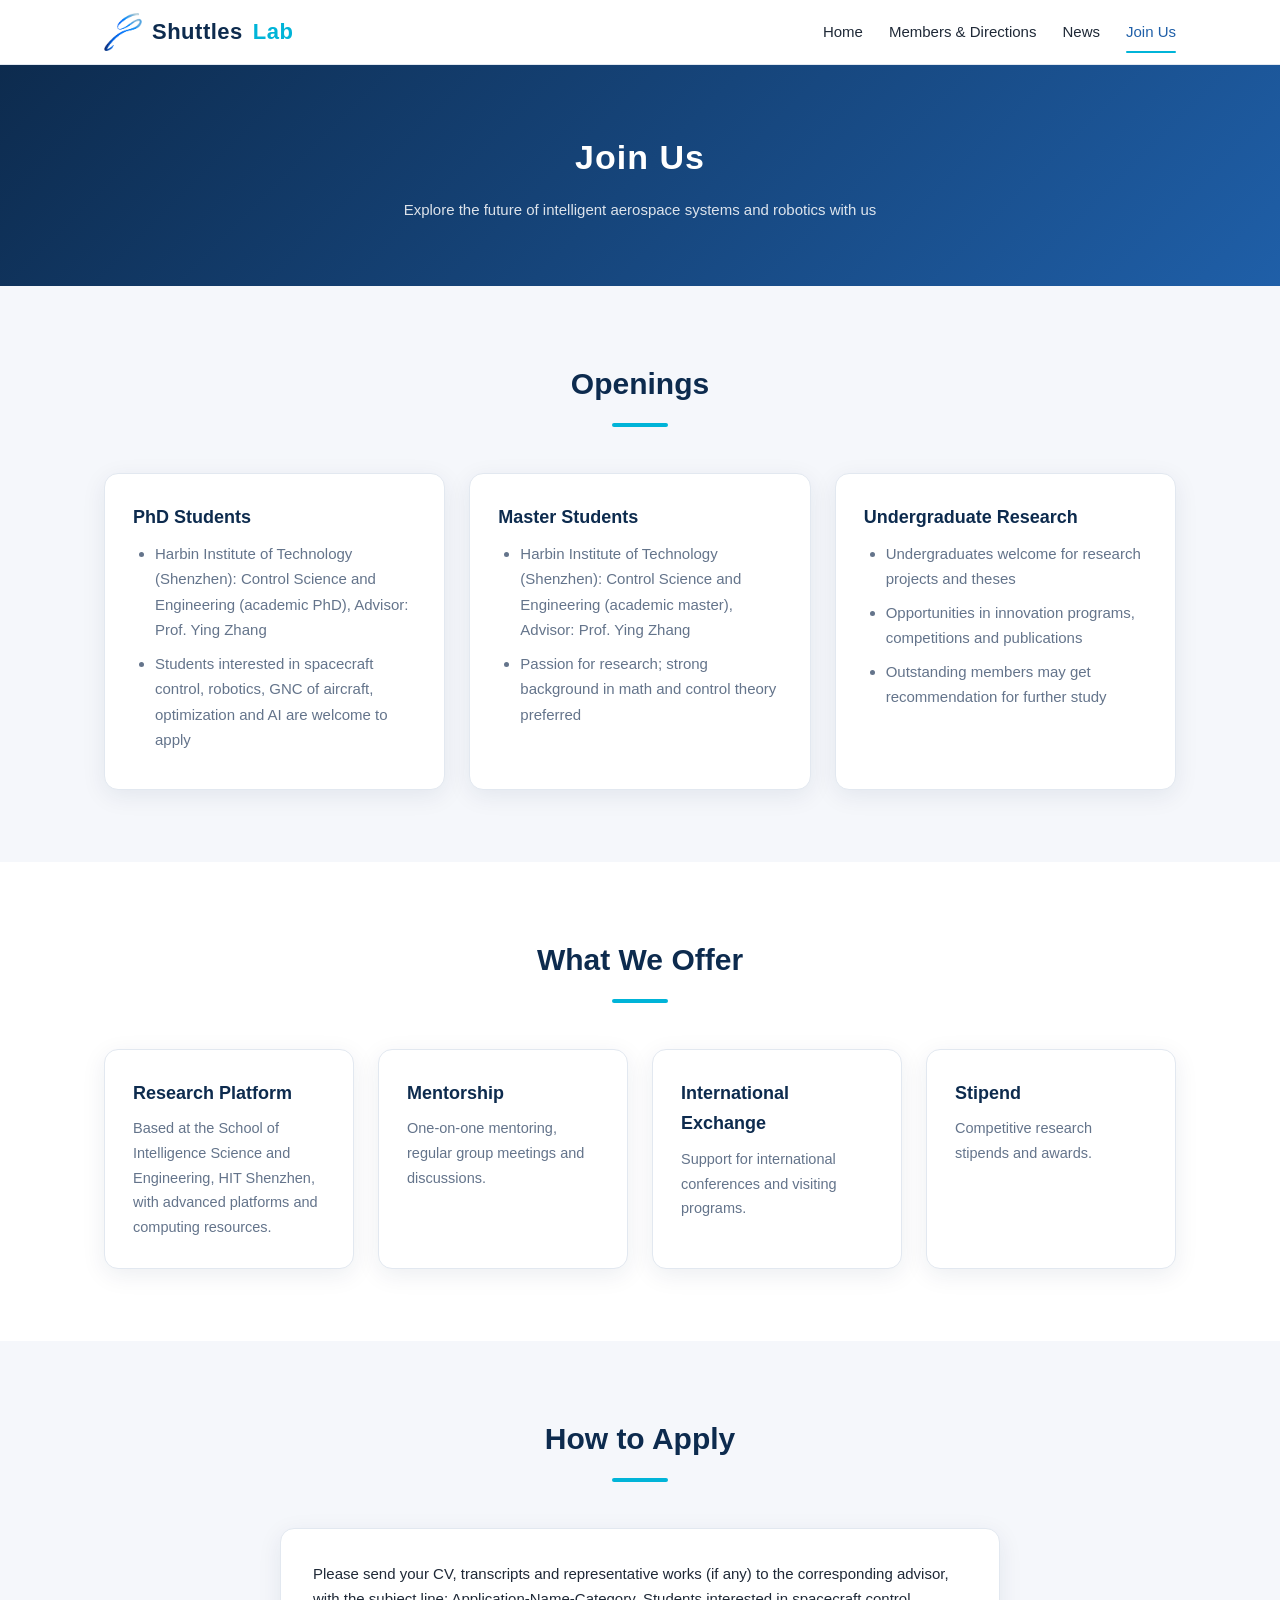
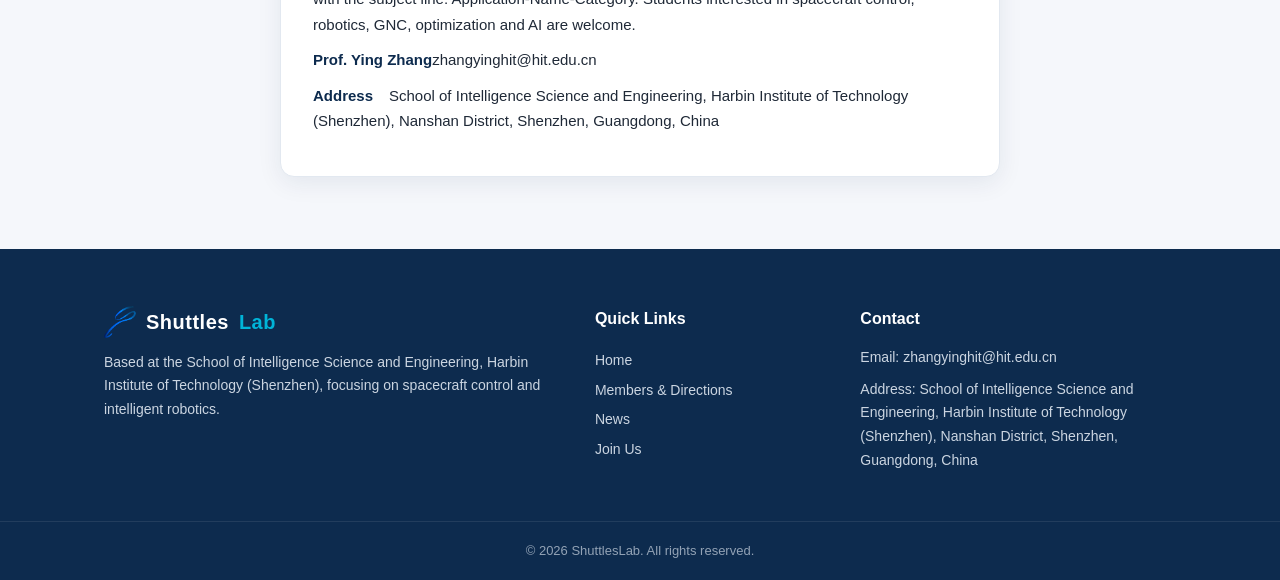
==== commit ab6cdff3: "Convert site to English-only - Remove bilingual data-zh/data-en attributes and keep English text - D" ====
--- a/join.html
+++ b/join.html
@@ -1,10 +1,10 @@
 <!DOCTYPE html>
-<html lang="zh-CN">
+<html lang="en">
 <head>
   <meta charset="UTF-8">
   <meta name="viewport" content="width=device-width, initial-scale=1.0">
-  <title data-zh="加入我们 - ShuttlesLab" data-en="Join Us - ShuttlesLab">加入我们 - ShuttlesLab</title>
-  <meta name="description" content="ShuttlesLab 实验室招生信息">
+  <title>Join Us - ShuttlesLab</title>
+  <meta name="description" content="ShuttlesLab admissions information">
   <link rel="icon" type="image/png" href="assets/img/logo-icon.png?v=3">
   <link rel="stylesheet" href="assets/css/style.css">
 </head>
@@ -14,38 +14,38 @@
   <main>
     <section class="page-hero">
       <div class="container">
-        <h1 data-zh="加入我们" data-en="Join Us">加入我们</h1>
-        <p data-zh="与我们一起探索空天智能与机器人技术的未来" data-en="Explore the future of intelligent aerospace systems and robotics with us">与我们一起探索空天智能与机器人技术的未来</p>
+        <h1>Join Us</h1>
+        <p>Explore the future of intelligent aerospace systems and robotics with us</p>
       </div>
     </section>
 
     <section class="section">
       <div class="container">
         <div class="section-title">
-          <h2 data-zh="招生信息" data-en="Openings">招生信息</h2>
+          <h2>Openings</h2>
           <div class="bar"></div>
         </div>
         <div class="grid grid-3">
           <div class="card">
-            <h3 data-zh="博士研究生" data-en="PhD Students">博士研究生</h3>
+            <h3>PhD Students</h3>
             <ul class="req-list">
-              <li data-zh="哈尔滨工业大学（深圳）：控制科学与工程（学术型博士），导师：张颖教授" data-en="Harbin Institute of Technology (Shenzhen): Control Science and Engineering (academic PhD), Advisor: Prof. Ying Zhang">哈尔滨工业大学（深圳）：控制科学与工程（学术型博士），导师：张颖教授</li>
-              <li data-zh="欢迎有志从事航天器控制、机器人技术、飞行器导航制导与控制、优化与人工智能等方向的同学报考" data-en="Students interested in spacecraft control, robotics, GNC of aircraft, optimization and AI are welcome to apply">欢迎有志从事航天器控制、机器人技术、飞行器导航制导与控制、优化与人工智能等方向的同学报考</li>
+              <li>Harbin Institute of Technology (Shenzhen): Control Science and Engineering (academic PhD), Advisor: Prof. Ying Zhang</li>
+              <li>Students interested in spacecraft control, robotics, GNC of aircraft, optimization and AI are welcome to apply</li>
             </ul>
           </div>
           <div class="card">
-            <h3 data-zh="硕士研究生" data-en="Master Students">硕士研究生</h3>
+            <h3>Master Students</h3>
             <ul class="req-list">
-              <li data-zh="哈尔滨工业大学（深圳）：控制科学与工程（学术型硕士），导师：张颖教授" data-en="Harbin Institute of Technology (Shenzhen): Control Science and Engineering (academic master), Advisor: Prof. Ying Zhang">哈尔滨工业大学（深圳）：控制科学与工程（学术型硕士），导师：张颖教授</li>
-              <li data-zh="对科研有热情，具备扎实的数学与控制理论基础者优先" data-en="Passion for research; strong background in math and control theory preferred">对科研有热情，具备扎实的数学与控制理论基础者优先</li>
+              <li>Harbin Institute of Technology (Shenzhen): Control Science and Engineering (academic master), Advisor: Prof. Ying Zhang</li>
+              <li>Passion for research; strong background in math and control theory preferred</li>
             </ul>
           </div>
           <div class="card">
-            <h3 data-zh="本科生科研" data-en="Undergraduate Research">本科生科研</h3>
+            <h3>Undergraduate Research</h3>
             <ul class="req-list">
-              <li data-zh="常年欢迎本科生参与科研项目与毕业设计" data-en="Undergraduates welcome for research projects and theses">常年欢迎本科生参与科研项目与毕业设计</li>
-              <li data-zh="可参与大创项目、学科竞赛与论文研究" data-en="Opportunities in innovation programs, competitions and publications">可参与大创项目、学科竞赛与论文研究</li>
-              <li data-zh="优秀者可获得推荐深造机会" data-en="Outstanding members may get recommendation for further study">优秀者可获得推荐深造机会</li>
+              <li>Undergraduates welcome for research projects and theses</li>
+              <li>Opportunities in innovation programs, competitions and publications</li>
+              <li>Outstanding members may get recommendation for further study</li>
             </ul>
           </div>
         </div>
@@ -55,25 +55,25 @@
     <section class="section alt">
       <div class="container">
         <div class="section-title">
-          <h2 data-zh="我们提供" data-en="What We Offer">我们提供</h2>
+          <h2>What We Offer</h2>
           <div class="bar"></div>
         </div>
         <div class="grid grid-4">
           <div class="card">
-            <h3 data-zh="科研平台" data-en="Research Platform">科研平台</h3>
-            <p data-zh="依托哈尔滨工业大学（深圳）智能科学与工程学院，配备先进的科研平台与计算资源。" data-en="Based at the School of Intelligence Science and Engineering, HIT Shenzhen, with advanced platforms and computing resources.">依托哈尔滨工业大学（深圳）智能科学与工程学院，配备先进的科研平台与计算资源。</p>
+            <h3>Research Platform</h3>
+            <p>Based at the School of Intelligence Science and Engineering, HIT Shenzhen, with advanced platforms and computing resources.</p>
           </div>
           <div class="card">
-            <h3 data-zh="悉心指导" data-en="Mentorship">悉心指导</h3>
-            <p data-zh="导师一对一指导，定期组会与学术讨论。" data-en="One-on-one mentoring, regular group meetings and discussions.">导师一对一指导，定期组会与学术讨论。</p>
+            <h3>Mentorship</h3>
+            <p>One-on-one mentoring, regular group meetings and discussions.</p>
           </div>
           <div class="card">
-            <h3 data-zh="国际交流" data-en="International Exchange">国际交流</h3>
-            <p data-zh="支持参加国际会议与海外访学交流。" data-en="Support for international conferences and visiting programs.">支持参加国际会议与海外访学交流。</p>
+            <h3>International Exchange</h3>
+            <p>Support for international conferences and visiting programs.</p>
           </div>
           <div class="card">
-            <h3 data-zh="助研津贴" data-en="Stipend">助研津贴</h3>
-            <p data-zh="提供具有竞争力的助研津贴与奖励。" data-en="Competitive research stipends and awards.">提供具有竞争力的助研津贴与奖励。</p>
+            <h3>Stipend</h3>
+            <p>Competitive research stipends and awards.</p>
           </div>
         </div>
       </div>
@@ -82,13 +82,13 @@
     <section class="section">
       <div class="container">
         <div class="section-title">
-          <h2 data-zh="申请方式" data-en="How to Apply">申请方式</h2>
+          <h2>How to Apply</h2>
           <div class="bar"></div>
         </div>
         <div class="contact-box">
-          <p data-zh="请将个人简历、成绩单与代表性成果（如有）发送至对应导师邮箱，邮件标题请注明「申请-姓名-申请类别」。欢迎有志从事航天器控制、机器人技术、飞行器导航制导与控制、优化和人工智能等理论研究和工程实践的同学联系。" data-en="Please send your CV, transcripts and representative works (if any) to the corresponding advisor, with the subject line: Application-Name-Category. Students interested in spacecraft control, robotics, GNC, optimization and AI are welcome.">请将个人简历、成绩单与代表性成果（如有）发送至对应导师邮箱，邮件标题请注明「申请-姓名-申请类别」。欢迎有志从事航天器控制、机器人技术、飞行器导航制导与控制、优化和人工智能等理论研究和工程实践的同学联系。</p>
-          <p><span class="label" data-zh="张颖教授" data-en="Prof. Ying Zhang">张颖教授</span><span>zhangyinghit@hit.edu.cn</span></p>
-          <p><span class="label" data-zh="地址" data-en="Address">地址</span><span data-zh="广东省深圳市南山区 哈尔滨工业大学（深圳）智能科学与工程学院" data-en="School of Intelligence Science and Engineering, Harbin Institute of Technology (Shenzhen), Nanshan District, Shenzhen, Guangdong, China">广东省深圳市南山区 哈尔滨工业大学（深圳）智能科学与工程学院</span></p>
+          <p>Please send your CV, transcripts and representative works (if any) to the corresponding advisor, with the subject line: Application-Name-Category. Students interested in spacecraft control, robotics, GNC, optimization and AI are welcome.</p>
+          <p><span class="label">Prof. Ying Zhang</span><span>zhangyinghit@hit.edu.cn</span></p>
+          <p><span class="label">Address</span><span>School of Intelligence Science and Engineering, Harbin Institute of Technology (Shenzhen), Nanshan District, Shenzhen, Guangdong, China</span></p>
         </div>
       </div>
     </section>
--- a/assets/css/style.css
+++ b/assets/css/style.css
@@ -1,4 +1,4 @@
-/* ========== ShuttleLab 全局样式 ========== */
+/* ========== ShuttleLab global styles ========== */
 :root {
   --primary: #1f5fa8;
   --primary-dark: #0d2b4e;
@@ -27,7 +27,7 @@
 a { color: var(--primary); text-decoration: none; }
 img { max-width: 100%; }
 
-/* ========== 顶部导航 ========== */
+/* ========== Header navigation ========== */
 #site-header {
   position: sticky;
   top: 0;
@@ -66,18 +66,6 @@
   background: var(--accent);
   border-radius: 2px;
 }
-.lang-toggle {
-  border: 1px solid var(--border);
-  background: #fff;
-  border-radius: 999px;
-  padding: 5px 16px;
-  cursor: pointer;
-  font-size: 13px;
-  color: var(--primary);
-  font-weight: 700;
-  transition: 0.2s;
-}
-.lang-toggle:hover { background: var(--primary); color: #fff; border-color: var(--primary); }
 .nav-toggle {
   display: none;
   border: none;
@@ -87,7 +75,7 @@
   cursor: pointer;
 }
 
-/* ========== 首页 Hero ========== */
+/* ========== Home hero ========== */
 .hero {
   background: linear-gradient(135deg, #0d2b4e 0%, #1f5fa8 75%, #0090b0 130%);
   color: #fff;
@@ -120,15 +108,15 @@
   margin-bottom: 8px;
 }
 .hero h1 { font-size: clamp(42px, 6vw, 66px); font-weight: 800; letter-spacing: 1px; }
+.hero h1 .lab-gap { margin-left: 0.2em; }
 .hero .tagline { font-size: clamp(17px, 2.2vw, 23px); opacity: 0.95; margin: 14px 0 12px; font-weight: 600; }
-.hero .lead { max-width: 720px; opacity: 0.85; font-size: 15.5px; }
 .btn-row { margin-top: 30px; display: flex; gap: 14px; flex-wrap: wrap; }
 
 .stats { display: flex; gap: 48px; margin-top: 52px; flex-wrap: wrap; }
 .stat .num { font-size: 30px; font-weight: 800; }
 .stat .label { opacity: 0.8; font-size: 14px; }
 
-/* ========== 按钮 ========== */
+/* ========== Buttons ========== */
 .btn {
   display: inline-block;
   padding: 12px 28px;
@@ -146,7 +134,7 @@
 .btn-solid { background: var(--primary); color: #fff; }
 .btn-solid:hover { background: var(--primary-dark); transform: translateY(-2px); }
 
-/* ========== 通用 Section ========== */
+/* ========== Generic section ========== */
 .section { padding: 72px 0; }
 .section.alt { background: #fff; }
 .section-title { text-align: center; margin-bottom: 46px; }
@@ -171,9 +159,8 @@
   filter: drop-shadow(0 10px 24px rgba(13, 43, 78, 0.12));
 }
 
-/* ========== 卡片栅格 ========== */
+/* ========== Card grid ========== */
 .grid { display: grid; gap: 24px; }
-.grid-2 { grid-template-columns: repeat(2, 1fr); }
 .grid-3 { grid-template-columns: repeat(3, 1fr); }
 .grid-4 { grid-template-columns: repeat(4, 1fr); }
 
@@ -198,7 +185,7 @@
 .card p { font-size: 14.5px; color: var(--muted); }
 .card .more { display: inline-block; margin-top: 12px; font-size: 13.5px; font-weight: 600; }
 
-/* ========== 子页面页头 ========== */
+/* ========== Sub-page header ========== */
 .page-hero {
   background: linear-gradient(135deg, var(--primary-dark), var(--primary));
   color: #fff;
@@ -208,7 +195,7 @@
 .page-hero h1 { font-size: 34px; letter-spacing: 1px; }
 .page-hero p { opacity: 0.85; margin-top: 10px; font-size: 15px; }
 
-/* ========== 成员方向页 ========== */
+/* ========== Members & directions page ========== */
 .direction-card {
   background: #fff;
   border: 1px solid var(--border);
@@ -243,7 +230,7 @@
   padding: 22px 12px;
 }
 
-/* ========== 团队成员页 ========== */
+/* ========== Team members page ========== */
 .pi-card {
   display: flex;
   gap: 32px;
@@ -318,38 +305,8 @@
 .alumni-list .a-name { margin-right: auto; font-weight: 600; color: var(--primary-dark); }
 .alumni-list .a-dest { color: var(--muted); font-size: 14px; }
 
-/* ========== 发表论文页 ========== */
-.pub-year {
-  font-size: 22px;
-  color: var(--primary-dark);
-  border-left: 4px solid var(--accent);
-  padding-left: 14px;
-  margin: 40px 0 18px;
-}
-.pub-entry {
-  background: #fff;
-  border: 1px solid var(--border);
-  border-radius: 12px;
-  padding: 18px 24px;
-  margin-bottom: 14px;
-}
-.pub-entry .title { font-weight: 600; font-size: 15.5px; }
-.pub-entry .authors { color: var(--muted); font-size: 14px; margin-top: 4px; }
-.pub-entry .venue { font-style: italic; color: var(--primary); font-size: 14px; margin-top: 2px; }
-.pub-links { margin-top: 10px; }
-.pub-links a {
-  font-size: 12.5px;
-  font-weight: 600;
-  border: 1px solid var(--border);
-  border-radius: 999px;
-  padding: 3px 12px;
-  margin-right: 8px;
-  color: var(--primary);
-}
-.pub-links a:hover { background: var(--primary); color: #fff; border-color: var(--primary); }
-.page-note { text-align: center; color: var(--muted); font-size: 14px; margin-bottom: 8px; }
-
-/* ========== 新闻页 ========== */
+
+/* ========== News page ========== */
 .news-item {
   display: flex;
   gap: 22px;
@@ -372,7 +329,7 @@
 .news-body h3 { font-size: 17px; color: var(--primary-dark); margin-bottom: 6px; }
 .news-body p { font-size: 14.5px; color: var(--muted); }
 
-/* ========== 加入我们页 ========== */
+/* ========== Join us page ========== */
 .req-list { padding-left: 22px; }
 .req-list li { margin-bottom: 8px; color: var(--muted); font-size: 15px; }
 .contact-box {
@@ -387,7 +344,7 @@
 .contact-box p { margin-bottom: 10px; font-size: 15px; }
 .contact-box .label { font-weight: 700; color: var(--primary-dark); display: inline-block; min-width: 76px; }
 
-/* ========== CTA 横幅 ========== */
+/* ========== CTA banner ========== */
 .cta {
   background: linear-gradient(135deg, var(--primary-dark), var(--primary));
   color: #fff;
@@ -398,7 +355,7 @@
 .cta h2 { font-size: 26px; margin-bottom: 10px; }
 .cta p { opacity: 0.85; margin-bottom: 24px; }
 
-/* ========== 页脚 ========== */
+/* ========== Footer ========== */
 #site-footer { background: var(--primary-dark); color: #cbd5e1; padding: 56px 0 0; }
 .footer-grid { display: grid; grid-template-columns: 2fr 1fr 1.4fr; gap: 40px; padding-bottom: 40px; }
 #site-footer h4 { color: #fff; margin-bottom: 14px; font-size: 16px; }
@@ -415,7 +372,7 @@
   opacity: 0.7;
 }
 
-/* ========== 响应式 ========== */
+/* ========== Responsive ========== */
 @media (max-width: 960px) {
   .grid-4 { grid-template-columns: repeat(2, 1fr); }
   .grid-3 { grid-template-columns: repeat(2, 1fr); }
@@ -440,7 +397,7 @@
     gap: 14px;
   }
   .nav-links.open { display: flex; }
-  .grid-4, .grid-3, .grid-2 { grid-template-columns: 1fr; }
+  .grid-4, .grid-3 { grid-template-columns: 1fr; }
   .footer-grid { grid-template-columns: 1fr; }
   .hero { padding: 64px 0 56px; }
   .stats { gap: 28px; }
